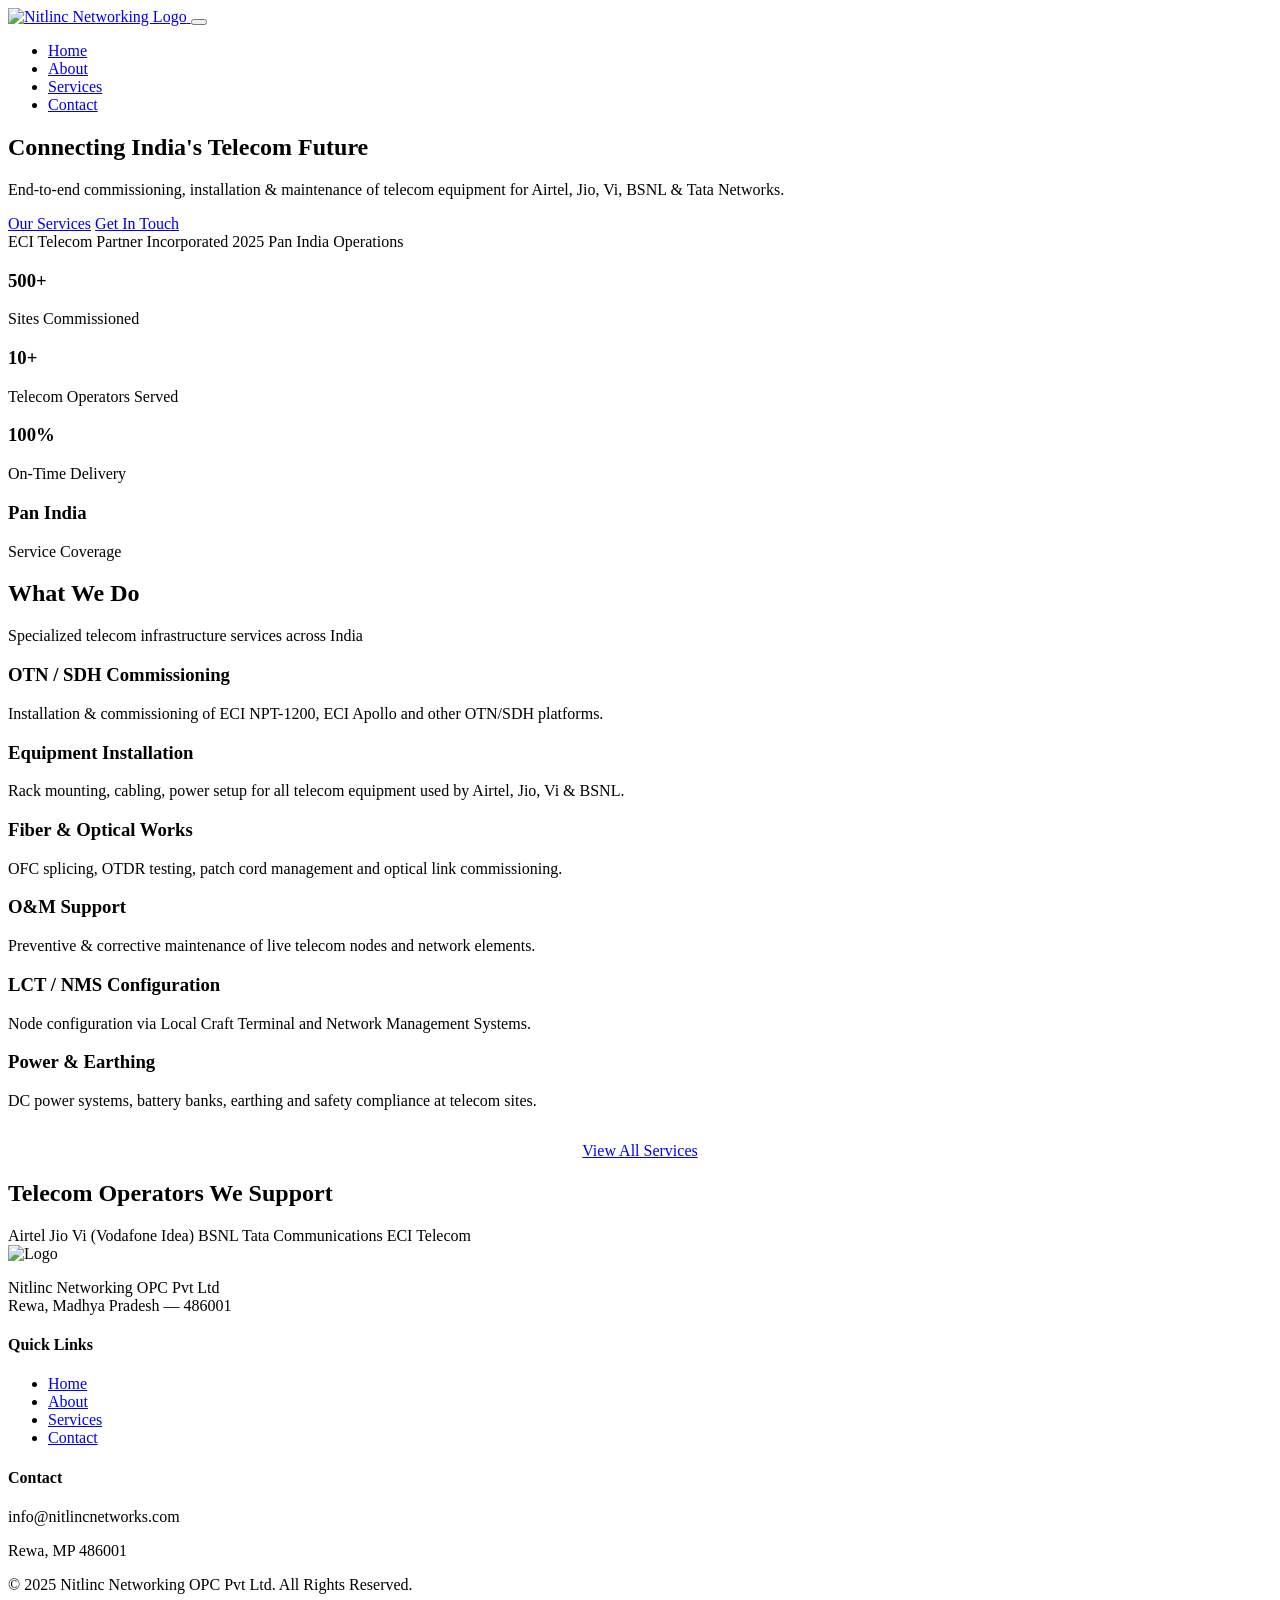
==== index.html @ b39c5e28 "Create index.html" ====
<!DOCTYPE html>
<html lang="en">
<head>
  <meta charset="UTF-8" />
  <meta name="viewport" content="width=device-width, initial-scale=1.0"/>
  <title>Nitlinc Networking OPC Pvt Ltd</title>
  <link rel="stylesheet" href="assets/css/style.css" />
  <link href="[fonts.googleapis.com](https://fonts.googleapis.com/css2?family=Inter:wght@300;400;600;700&display=swap)" rel="stylesheet"/>
  <link rel="stylesheet" href="[cdnjs.cloudflare.com](https://cdnjs.cloudflare.com/ajax/libs/font-awesome/6.5.0/css/all.min.css)"/>
</head>
<body>

  <!-- NAVBAR -->
  <nav class="navbar">
    <div class="container nav-inner">
      <a href="index.html" class="logo">
        <img src="assets/images/logo.png" alt="Nitlinc Networking Logo" height="50"/>
      </a>
      <button class="hamburger" id="hamburger"><i class="fas fa-bars"></i></button>
      <ul class="nav-links" id="navLinks">
        <li><a href="index.html" class="active">Home</a></li>
        <li><a href="about.html">About</a></li>
        <li><a href="services.html">Services</a></li>
        <li><a href="contact.html">Contact</a></li>
      </ul>
    </div>
  </nav>

  <!-- HERO -->
  <section class="hero">
    <div class="hero-content">
      <h1>Connecting India's <span>Telecom Future</span></h1>
      <p>End-to-end commissioning, installation & maintenance of telecom equipment for Airtel, Jio, Vi, BSNL & Tata Networks.</p>
      <div class="hero-btns">
        <a href="services.html" class="btn btn-primary">Our Services</a>
        <a href="contact.html" class="btn btn-outline">Get In Touch</a>
      </div>
    </div>
    <div class="hero-badges">
      <span><i class="fas fa-check-circle"></i> ECI Telecom Partner</span>
      <span><i class="fas fa-check-circle"></i> Incorporated 2025</span>
      <span><i class="fas fa-check-circle"></i> Pan India Operations</span>
    </div>
  </section>

  <!-- STATS -->
  <section class="stats">
    <div class="container stats-grid">
      <div class="stat-card">
        <i class="fas fa-tower-cell"></i>
        <h3>500+</h3>
        <p>Sites Commissioned</p>
      </div>
      <div class="stat-card">
        <i class="fas fa-network-wired"></i>
        <h3>10+</h3>
        <p>Telecom Operators Served</p>
      </div>
      <div class="stat-card">
        <i class="fas fa-tools"></i>
        <h3>100%</h3>
        <p>On-Time Delivery</p>
      </div>
      <div class="stat-card">
        <i class="fas fa-map-marker-alt"></i>
        <h3>Pan India</h3>
        <p>Service Coverage</p>
      </div>
    </div>
  </section>

  <!-- SERVICES PREVIEW -->
  <section class="services-preview section">
    <div class="container">
      <h2 class="section-title">What We Do</h2>
      <p class="section-sub">Specialized telecom infrastructure services across India</p>
      <div class="services-grid">
        <div class="service-card">
          <i class="fas fa-satellite-dish"></i>
          <h3>OTN / SDH Commissioning</h3>
          <p>Installation & commissioning of ECI NPT-1200, ECI Apollo and other OTN/SDH platforms.</p>
        </div>
        <div class="service-card">
          <i class="fas fa-plug"></i>
          <h3>Equipment Installation</h3>
          <p>Rack mounting, cabling, power setup for all telecom equipment used by Airtel, Jio, Vi & BSNL.</p>
        </div>
        <div class="service-card">
          <i class="fas fa-fiber-optic fa-wifi"></i>
          <h3>Fiber & Optical Works</h3>
          <p>OFC splicing, OTDR testing, patch cord management and optical link commissioning.</p>
        </div>
        <div class="service-card">
          <i class="fas fa-wrench"></i>
          <h3>O&M Support</h3>
          <p>Preventive & corrective maintenance of live telecom nodes and network elements.</p>
        </div>
        <div class="service-card">
          <i class="fas fa-laptop-code"></i>
          <h3>LCT / NMS Configuration</h3>
          <p>Node configuration via Local Craft Terminal and Network Management Systems.</p>
        </div>
        <div class="service-card">
          <i class="fas fa-bolt"></i>
          <h3>Power & Earthing</h3>
          <p>DC power systems, battery banks, earthing and safety compliance at telecom sites.</p>
        </div>
      </div>
      <div style="text-align:center; margin-top:2rem;">
        <a href="services.html" class="btn btn-primary">View All Services</a>
      </div>
    </div>
  </section>

  <!-- CLIENTS / OPERATORS -->
  <section class="clients section">
    <div class="container">
      <h2 class="section-title">Telecom Operators We Support</h2>
      <div class="clients-row">
        <span>Airtel</span>
        <span>Jio</span>
        <span>Vi (Vodafone Idea)</span>
        <span>BSNL</span>
        <span>Tata Communications</span>
        <span>ECI Telecom</span>
      </div>
    </div>
  </section>

  <!-- FOOTER -->
  <footer class="footer">
    <div class="container footer-inner">
      <div>
        <img src="assets/images/logo.png" alt="Logo" height="45"/>
        <p>Nitlinc Networking OPC Pvt Ltd<br/>Rewa, Madhya Pradesh — 486001</p>
      </div>
      <div>
        <h4>Quick Links</h4>
        <ul>
          <li><a href="index.html">Home</a></li>
          <li><a href="about.html">About</a></li>
          <li><a href="services.html">Services</a></li>
          <li><a href="contact.html">Contact</a></li>
        </ul>
      </div>
      <div>
        <h4>Contact</h4>
        <p><i class="fas fa-envelope"></i> info@nitlincnetworks.com</p>
        <p><i class="fas fa-map-marker-alt"></i> Rewa, MP 486001</p>
      </div>
    </div>
    <div class="footer-bottom">
      <p>© 2025 Nitlinc Networking OPC Pvt Ltd. All Rights Reserved.</p>
    </div>
  </footer>

  <script src="assets/js/main.js"></script>
</body>
</html>
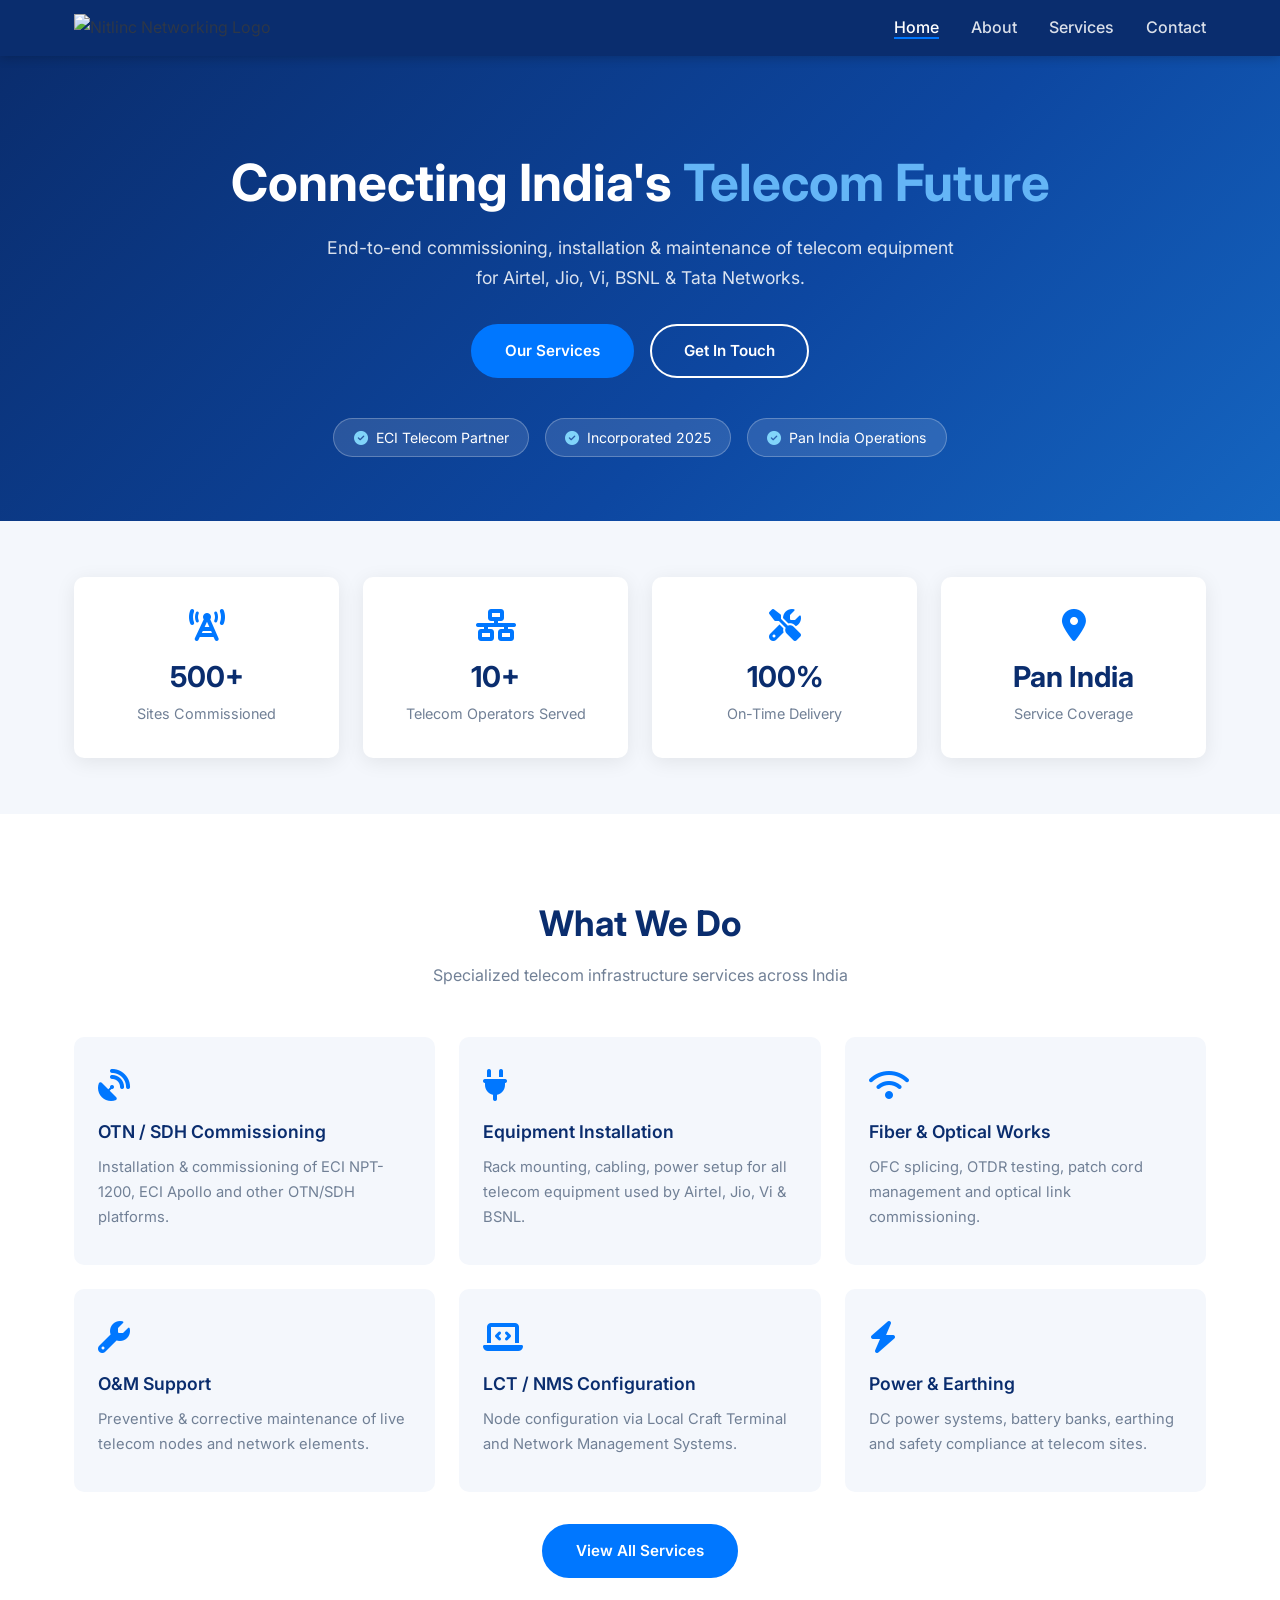
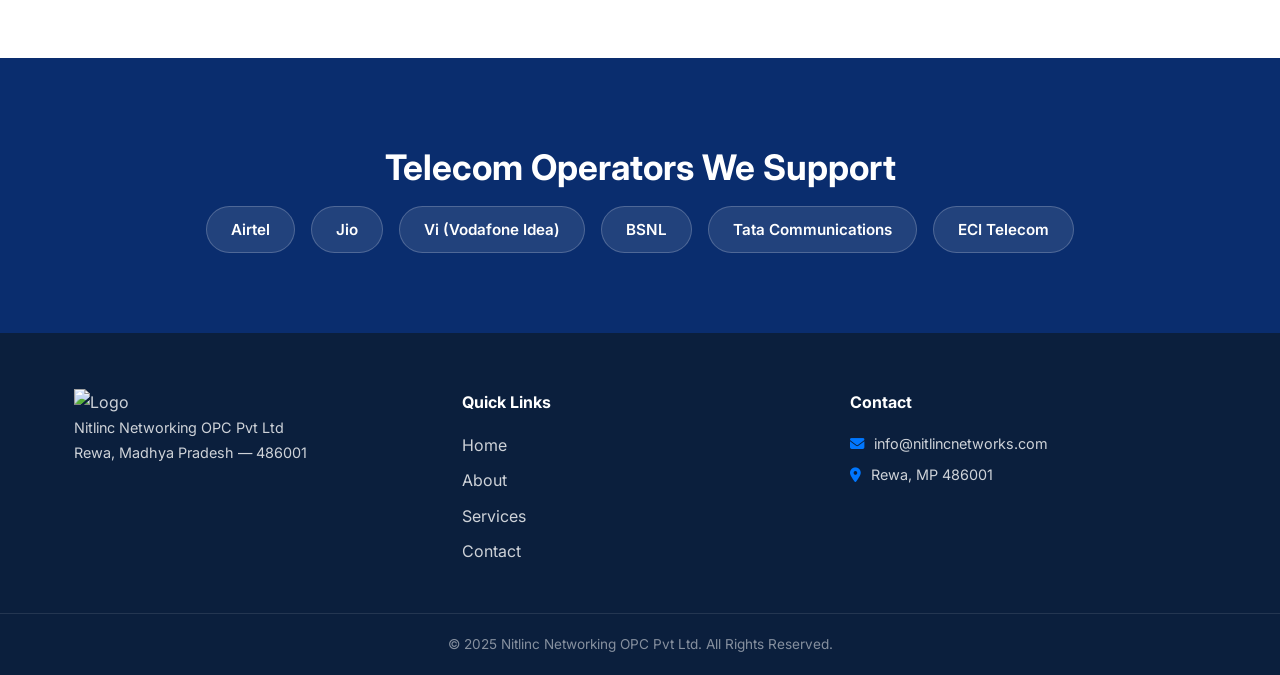
==== commit e974ca3a: "Update index.html" ====
--- a/index.html
+++ b/index.html
@@ -5,8 +5,8 @@
   <meta name="viewport" content="width=device-width, initial-scale=1.0"/>
   <title>Nitlinc Networking OPC Pvt Ltd</title>
   <link rel="stylesheet" href="assets/css/style.css" />
-  <link href="[fonts.googleapis.com](https://fonts.googleapis.com/css2?family=Inter:wght@300;400;600;700&display=swap)" rel="stylesheet"/>
-  <link rel="stylesheet" href="[cdnjs.cloudflare.com](https://cdnjs.cloudflare.com/ajax/libs/font-awesome/6.5.0/css/all.min.css)"/>
+ <link href="https://fonts.googleapis.com/css2?family=Inter:wght@300;400;600;700&display=swap" rel="stylesheet"/>
+<link rel="stylesheet" href="https://cdnjs.cloudflare.com/ajax/libs/font-awesome/6.5.0/css/all.min.css"/>
 </head>
 <body>
 
--- a/assets/css/style.css
+++ b/assets/css/style.css
@@ -0,0 +1,395 @@
+/* ===== RESET & BASE ===== */
+*, *::before, *::after { box-sizing: border-box; margin: 0; padding: 0; }
+
+:root {
+  --primary: #0a2d6e;
+  --accent:  #0077ff;
+  --light:   #f4f7fc;
+  --white:   #ffffff;
+  --text:    #2d3748;
+  --muted:   #718096;
+  --radius:  10px;
+  --shadow:  0 4px 20px rgba(0,0,0,0.08);
+}
+
+html { scroll-behavior: smooth; }
+
+body {
+  font-family: 'Inter', sans-serif;
+  color: var(--text);
+  background: var(--white);
+  line-height: 1.7;
+}
+
+a { text-decoration: none; color: inherit; }
+ul { list-style: none; }
+img { max-width: 100%; }
+
+.container {
+  max-width: 1180px;
+  margin: 0 auto;
+  padding: 0 1.5rem;
+}
+
+.section { padding: 5rem 0; }
+
+/* ===== NAVBAR ===== */
+.navbar {
+  position: sticky;
+  top: 0;
+  z-index: 999;
+  background: var(--primary);
+  box-shadow: 0 2px 10px rgba(0,0,0,0.2);
+}
+
+.nav-inner {
+  display: flex;
+  align-items: center;
+  justify-content: space-between;
+  padding: 0.9rem 1.5rem;
+}
+
+.nav-links {
+  display: flex;
+  gap: 2rem;
+}
+
+.nav-links a {
+  color: rgba(255,255,255,0.85);
+  font-weight: 500;
+  transition: color 0.2s;
+}
+
+.nav-links a:hover,
+.nav-links a.active { color: #fff; border-bottom: 2px solid var(--accent); }
+
+.hamburger {
+  display: none;
+  background: none;
+  border: none;
+  color: white;
+  font-size: 1.4rem;
+  cursor: pointer;
+}
+
+/* ===== HERO ===== */
+.hero {
+  background: linear-gradient(135deg, var(--primary) 0%, #0d47a1 60%, #1565c0 100%);
+  color: white;
+  padding: 6rem 1.5rem 4rem;
+  text-align: center;
+}
+
+.hero-content h1 {
+  font-size: clamp(2rem, 5vw, 3.2rem);
+  font-weight: 700;
+  line-height: 1.2;
+  margin-bottom: 1.2rem;
+}
+
+.hero-content h1 span { color: #64b5f6; }
+
+.hero-content p {
+  font-size: 1.1rem;
+  color: rgba(255,255,255,0.85);
+  max-width: 650px;
+  margin: 0 auto 2rem;
+}
+
+.hero-btns { display: flex; gap: 1rem; justify-content: center; flex-wrap: wrap; }
+
+.btn {
+  padding: 0.75rem 2rem;
+  border-radius: 50px;
+  font-weight: 600;
+  font-size: 0.95rem;
+  cursor: pointer;
+  transition: all 0.25s;
+  display: inline-block;
+}
+
+.btn-primary {
+  background: var(--accent);
+  color: white;
+  border: 2px solid var(--accent);
+}
+
+.btn-primary:hover { background: #005fcc; border-color: #005fcc; }
+
+.btn-outline {
+  background: transparent;
+  color: white;
+  border: 2px solid white;
+}
+
+.btn-outline:hover { background: white; color: var(--primary); }
+
+.hero-badges {
+  display: flex;
+  justify-content: center;
+  flex-wrap: wrap;
+  gap: 1rem;
+  margin-top: 2.5rem;
+}
+
+.hero-badges span {
+  background: rgba(255,255,255,0.12);
+  border: 1px solid rgba(255,255,255,0.25);
+  border-radius: 50px;
+  padding: 0.4rem 1.2rem;
+  font-size: 0.88rem;
+  display: flex;
+  align-items: center;
+  gap: 0.5rem;
+}
+
+.hero-badges span i { color: #81d4fa; }
+
+/* ===== STATS ===== */
+.stats {
+  background: var(--light);
+  padding: 3.5rem 0;
+}
+
+.stats-grid {
+  display: grid;
+  grid-template-columns: repeat(auto-fit, minmax(180px, 1fr));
+  gap: 1.5rem;
+}
+
+.stat-card {
+  background: white;
+  border-radius: var(--radius);
+  padding: 2rem 1rem;
+  text-align: center;
+  box-shadow: var(--shadow);
+  transition: transform 0.2s;
+}
+
+.stat-card:hover { transform: translateY(-4px); }
+
+.stat-card i {
+  font-size: 2rem;
+  color: var(--accent);
+  margin-bottom: 0.75rem;
+}
+
+.stat-card h3 {
+  font-size: 1.8rem;
+  font-weight: 700;
+  color: var(--primary);
+}
+
+.stat-card p { color: var(--muted); font-size: 0.9rem; }
+
+/* ===== SECTION TITLES ===== */
+.section-title {
+  text-align: center;
+  font-size: clamp(1.6rem, 3vw, 2.2rem);
+  font-weight: 700;
+  color: var(--primary);
+  margin-bottom: 0.5rem;
+}
+
+.section-sub {
+  text-align: center;
+  color: var(--muted);
+  margin-bottom: 3rem;
+}
+
+/* ===== SERVICES GRID ===== */
+.services-preview { background: white; }
+
+.services-grid {
+  display: grid;
+  grid-template-columns: repeat(auto-fit, minmax(280px, 1fr));
+  gap: 1.5rem;
+}
+
+.service-card {
+  background: var(--light);
+  border-radius: var(--radius);
+  padding: 2rem 1.5rem;
+  transition: all 0.25s;
+  border-bottom: 3px solid transparent;
+}
+
+.service-card:hover {
+  box-shadow: var(--shadow);
+  border-bottom-color: var(--accent);
+  transform: translateY(-3px);
+}
+
+.service-card i {
+  font-size: 2rem;
+  color: var(--accent);
+  margin-bottom: 1rem;
+  display: block;
+}
+
+.service-card h3 {
+  font-size: 1.1rem;
+  font-weight: 600;
+  margin-bottom: 0.5rem;
+  color: var(--primary);
+}
+
+.service-card p { color: var(--muted); font-size: 0.92rem; }
+
+/* ===== CLIENTS ===== */
+.clients { background: var(--primary); }
+
+.clients .section-title { color: white; }
+
+.clients-row {
+  display: flex;
+  flex-wrap: wrap;
+  justify-content: center;
+  gap: 1rem;
+}
+
+.clients-row span {
+  background: rgba(255,255,255,0.1);
+  border: 1px solid rgba(255,255,255,0.2);
+  color: white;
+  padding: 0.6rem 1.5rem;
+  border-radius: 50px;
+  font-weight: 600;
+  font-size: 0.95rem;
+  transition: background 0.2s;
+}
+
+.clients-row span:hover { background: var(--accent); }
+
+/* ===== FOOTER ===== */
+.footer {
+  background: #0b1f3d;
+  color: rgba(255,255,255,0.8);
+  padding: 3.5rem 0 0;
+}
+
+.footer-inner {
+  display: grid;
+  grid-template-columns: repeat(auto-fit, minmax(200px, 1fr));
+  gap: 2rem;
+  padding-bottom: 2.5rem;
+}
+
+.footer-inner h4 {
+  color: white;
+  margin-bottom: 1rem;
+  font-size: 1rem;
+}
+
+.footer-inner ul li { margin-bottom: 0.5rem; }
+.footer-inner ul li a:hover { color: #64b5f6; }
+.footer-inner p { font-size: 0.9rem; margin-bottom: 0.4rem; }
+.footer-inner i { margin-right: 0.4rem; color: var(--accent); }
+
+.footer-bottom {
+  border-top: 1px solid rgba(255,255,255,0.1);
+  text-align: center;
+  padding: 1.2rem;
+  font-size: 0.85rem;
+  color: rgba(255,255,255,0.5);
+}
+
+/* ===== RESPONSIVE ===== */
+@media (max-width: 768px) {
+  .hamburger { display: block; }
+
+  .nav-links {
+    display: none;
+    flex-direction: column;
+    gap: 0;
+    background: var(--primary);
+    position: absolute;
+    top: 65px;
+    left: 0;
+    right: 0;
+    padding: 1rem 1.5rem;
+    z-index: 999;
+  }
+
+  .nav-links.open { display: flex; }
+  .nav-links li { padding: 0.6rem 0; border-bottom: 1px solid rgba(255,255,255,0.1); }
+}
+
+/* ===== ABOUT PAGE ===== */
+.page-hero {
+  background: linear-gradient(135deg, var(--primary), #1565c0);
+  color: white;
+  padding: 4rem 1.5rem;
+  text-align: center;
+}
+
+.page-hero h1 { font-size: 2.5rem; margin-bottom: 0.5rem; }
+.page-hero p { color: rgba(255,255,255,0.8); }
+
+.about-grid {
+  display: grid;
+  grid-template-columns: 1fr 1fr;
+  gap: 3rem;
+  align-items: center;
+}
+
+@media (max-width: 768px) {
+  .about-grid { grid-template-columns: 1fr; }
+}
+
+.about-text h2 { color: var(--primary); margin-bottom: 1rem; }
+.about-text p { color: var(--muted); margin-bottom: 1rem; }
+
+.info-box {
+  background: var(--light);
+  border-left: 4px solid var(--accent);
+  border-radius: 0 var(--radius) var(--radius) 0;
+  padding: 1.5rem;
+}
+
+.info-box p { margin-bottom: 0.4rem; font-size: 0.95rem; }
+.info-box strong { color: var(--primary); }
+
+/* ===== CONTACT PAGE ===== */
+.contact-grid {
+  display: grid;
+  grid-template-columns: 1fr 1fr;
+  gap: 3rem;
+}
+
+@media (max-width: 768px) {
+  .contact-grid { grid-template-columns: 1fr; }
+}
+
+.contact-info h3 { color: var(--primary); margin-bottom: 1rem; }
+.contact-item { display: flex; gap: 1rem; margin-bottom: 1.5rem; align-items: flex-start; }
+.contact-item i { font-size: 1.3rem; color: var(--accent); margin-top: 0.2rem; }
+.contact-item h4 { font-size: 0.95rem; color: var(--primary); }
+.contact-item p { font-size: 0.9rem; color: var(--muted); }
+
+.contact-form { background: var(--light); padding: 2rem; border-radius: var(--radius); }
+.contact-form h3 { color: var(--primary); margin-bottom: 1.5rem; }
+
+.form-group { margin-bottom: 1.2rem; }
+.form-group label { display: block; font-size: 0.88rem; font-weight: 600; margin-bottom: 0.4rem; color: var(--text); }
+.form-group input,
+.form-group textarea,
+.form-group select {
+  width: 100%;
+  padding: 0.75rem 1rem;
+  border: 1.5px solid #e2e8f0;
+  border-radius: var(--radius);
+  font-family: inherit;
+  font-size: 0.95rem;
+  transition: border-color 0.2s;
+  background: white;
+}
+
+.form-group input:focus,
+.form-group textarea:focus,
+.form-group select:focus {
+  outline: none;
+  border-color: var(--accent);
+}
+
+.form-group textarea { resize: vertical; min-height: 120px; }
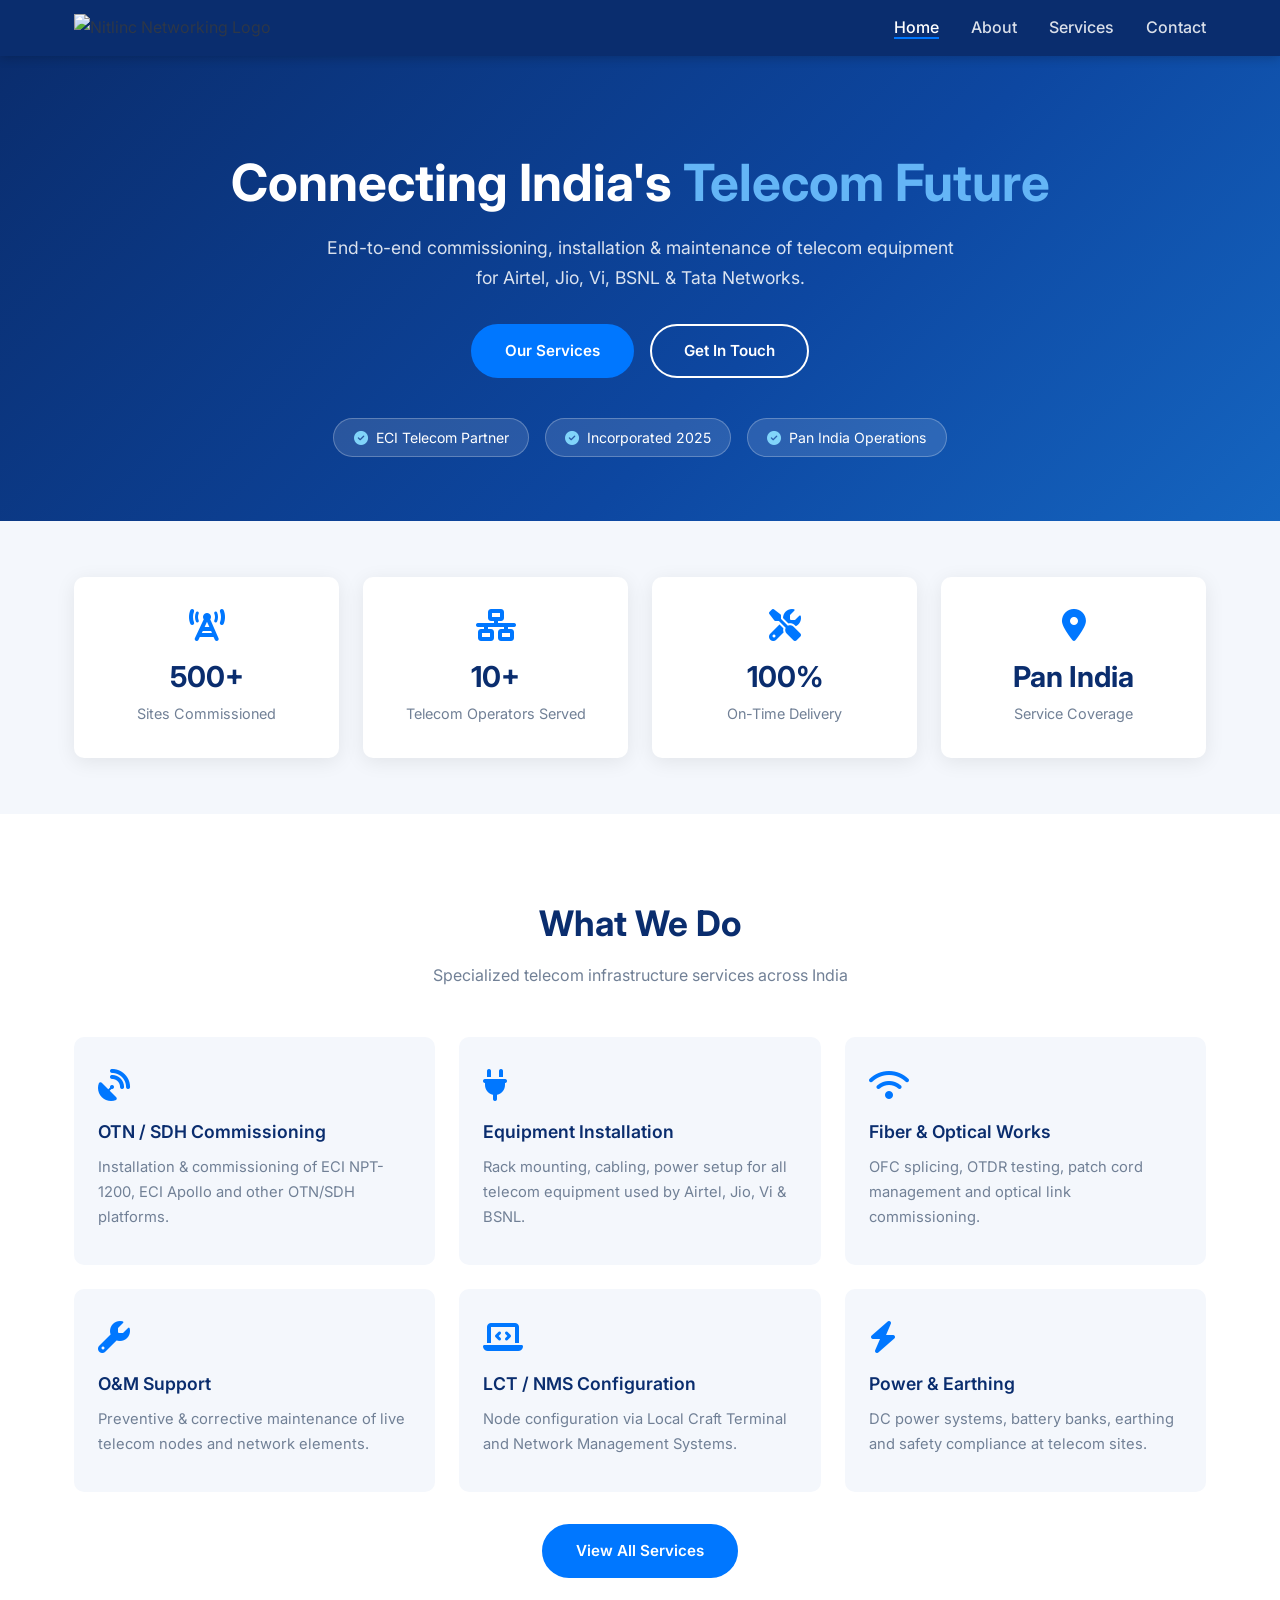
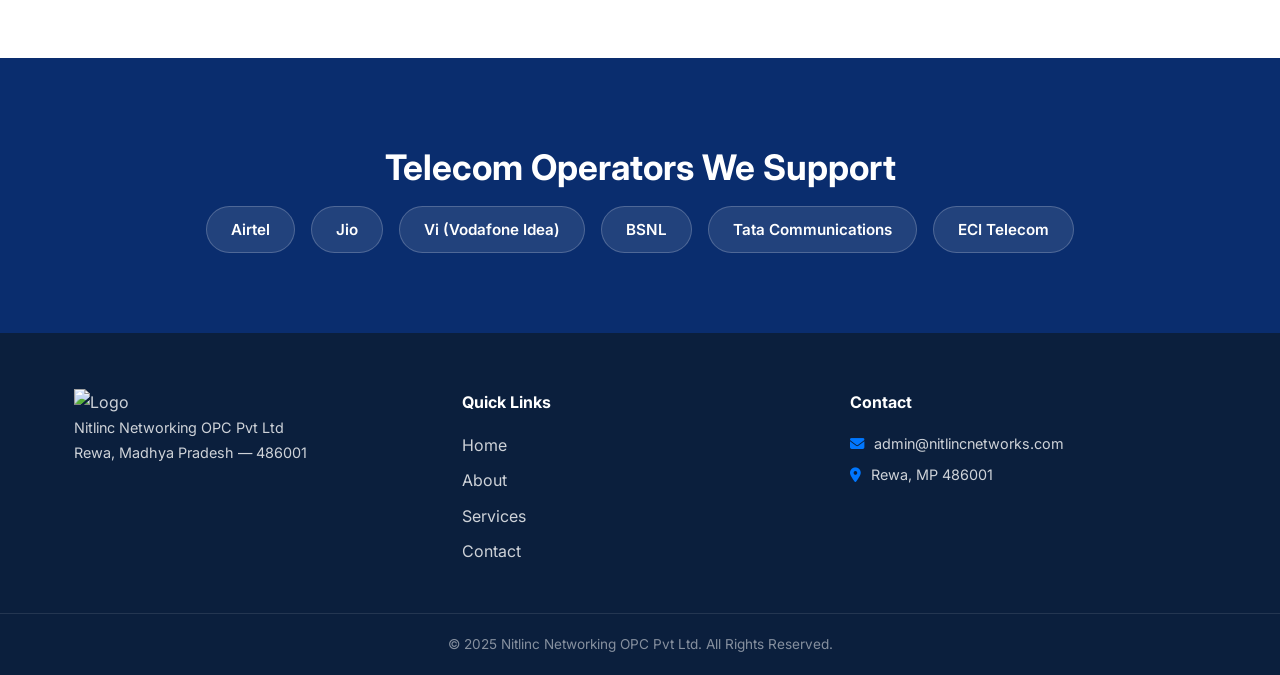
==== commit d809b4a6: "Update index.html" ====
--- a/index.html
+++ b/index.html
@@ -14,7 +14,7 @@
   <nav class="navbar">
     <div class="container nav-inner">
       <a href="index.html" class="logo">
-        <img src="assets/images/logo.png" alt="Nitlinc Networking Logo" height="50"/>
+        <img src="assets/logo.png" alt="Nitlinc Networking Logo" height="50"/>
       </a>
       <button class="hamburger" id="hamburger"><i class="fas fa-bars"></i></button>
       <ul class="nav-links" id="navLinks">
@@ -131,7 +131,7 @@
   <footer class="footer">
     <div class="container footer-inner">
       <div>
-        <img src="assets/images/logo.png" alt="Logo" height="45"/>
+        <img src="assets/logo.png" alt="Logo" height="45"/>
         <p>Nitlinc Networking OPC Pvt Ltd<br/>Rewa, Madhya Pradesh — 486001</p>
       </div>
       <div>
@@ -145,7 +145,7 @@
       </div>
       <div>
         <h4>Contact</h4>
-        <p><i class="fas fa-envelope"></i> info@nitlincnetworks.com</p>
+        <p><i class="fas fa-envelope"></i> admin@nitlincnetworks.com</p>
         <p><i class="fas fa-map-marker-alt"></i> Rewa, MP 486001</p>
       </div>
     </div>
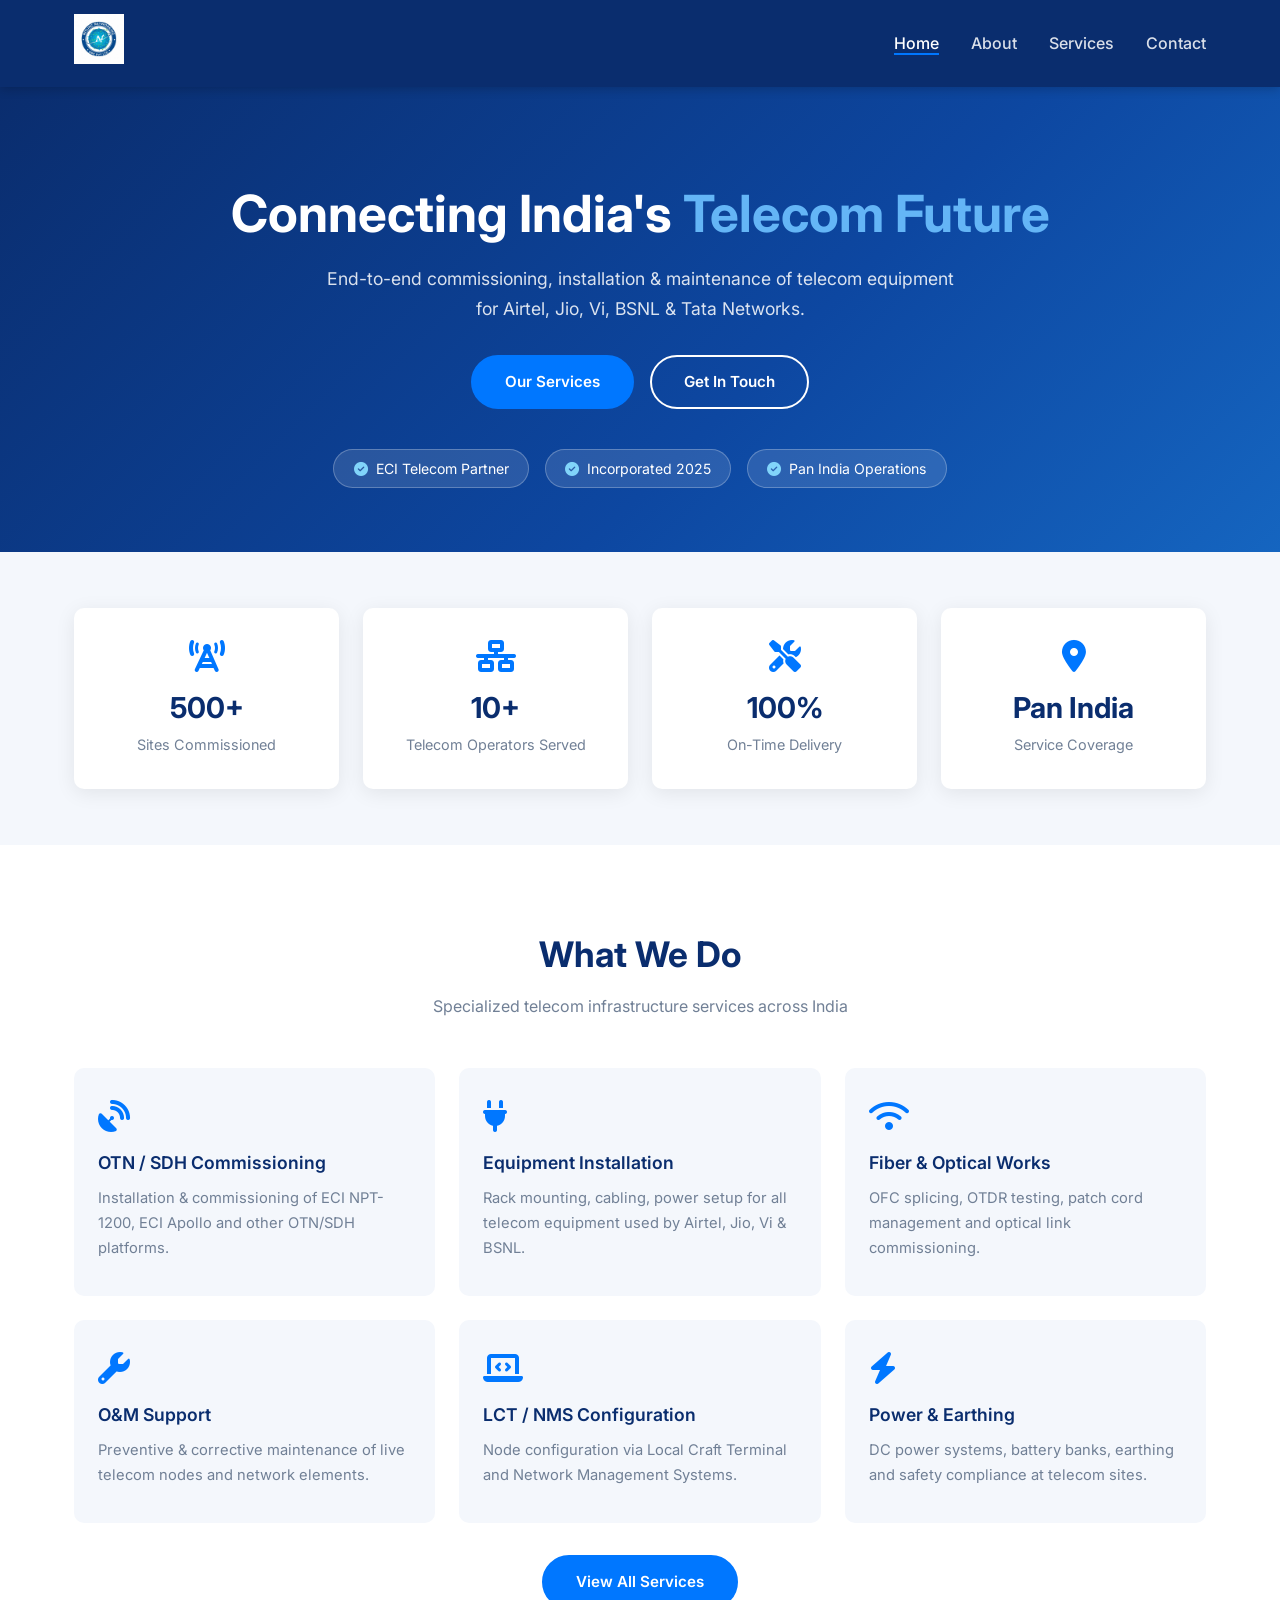
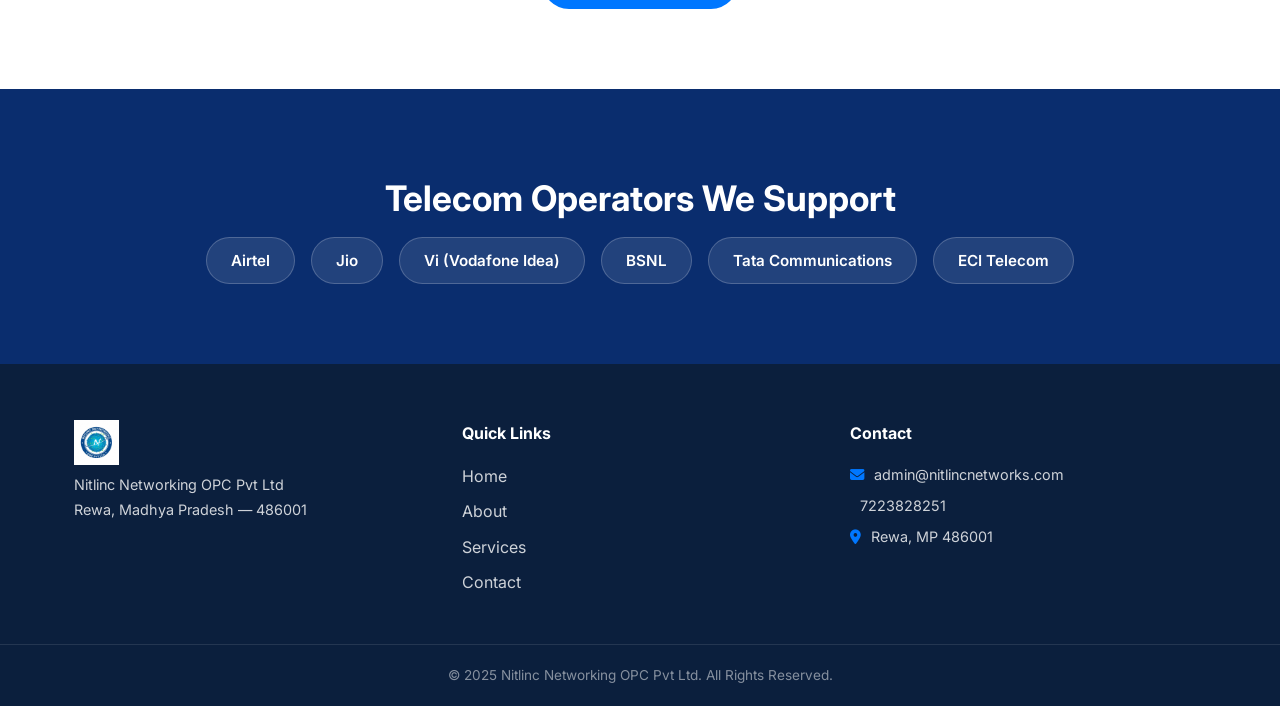
==== commit 2a4b5282: "Update index.html" ====
--- a/index.html
+++ b/index.html
@@ -146,6 +146,7 @@
       <div>
         <h4>Contact</h4>
         <p><i class="fas fa-envelope"></i> admin@nitlincnetworks.com</p>
+          <p><i class="fas fa-phonee"></i> 7223828251</p>
         <p><i class="fas fa-map-marker-alt"></i> Rewa, MP 486001</p>
       </div>
     </div>
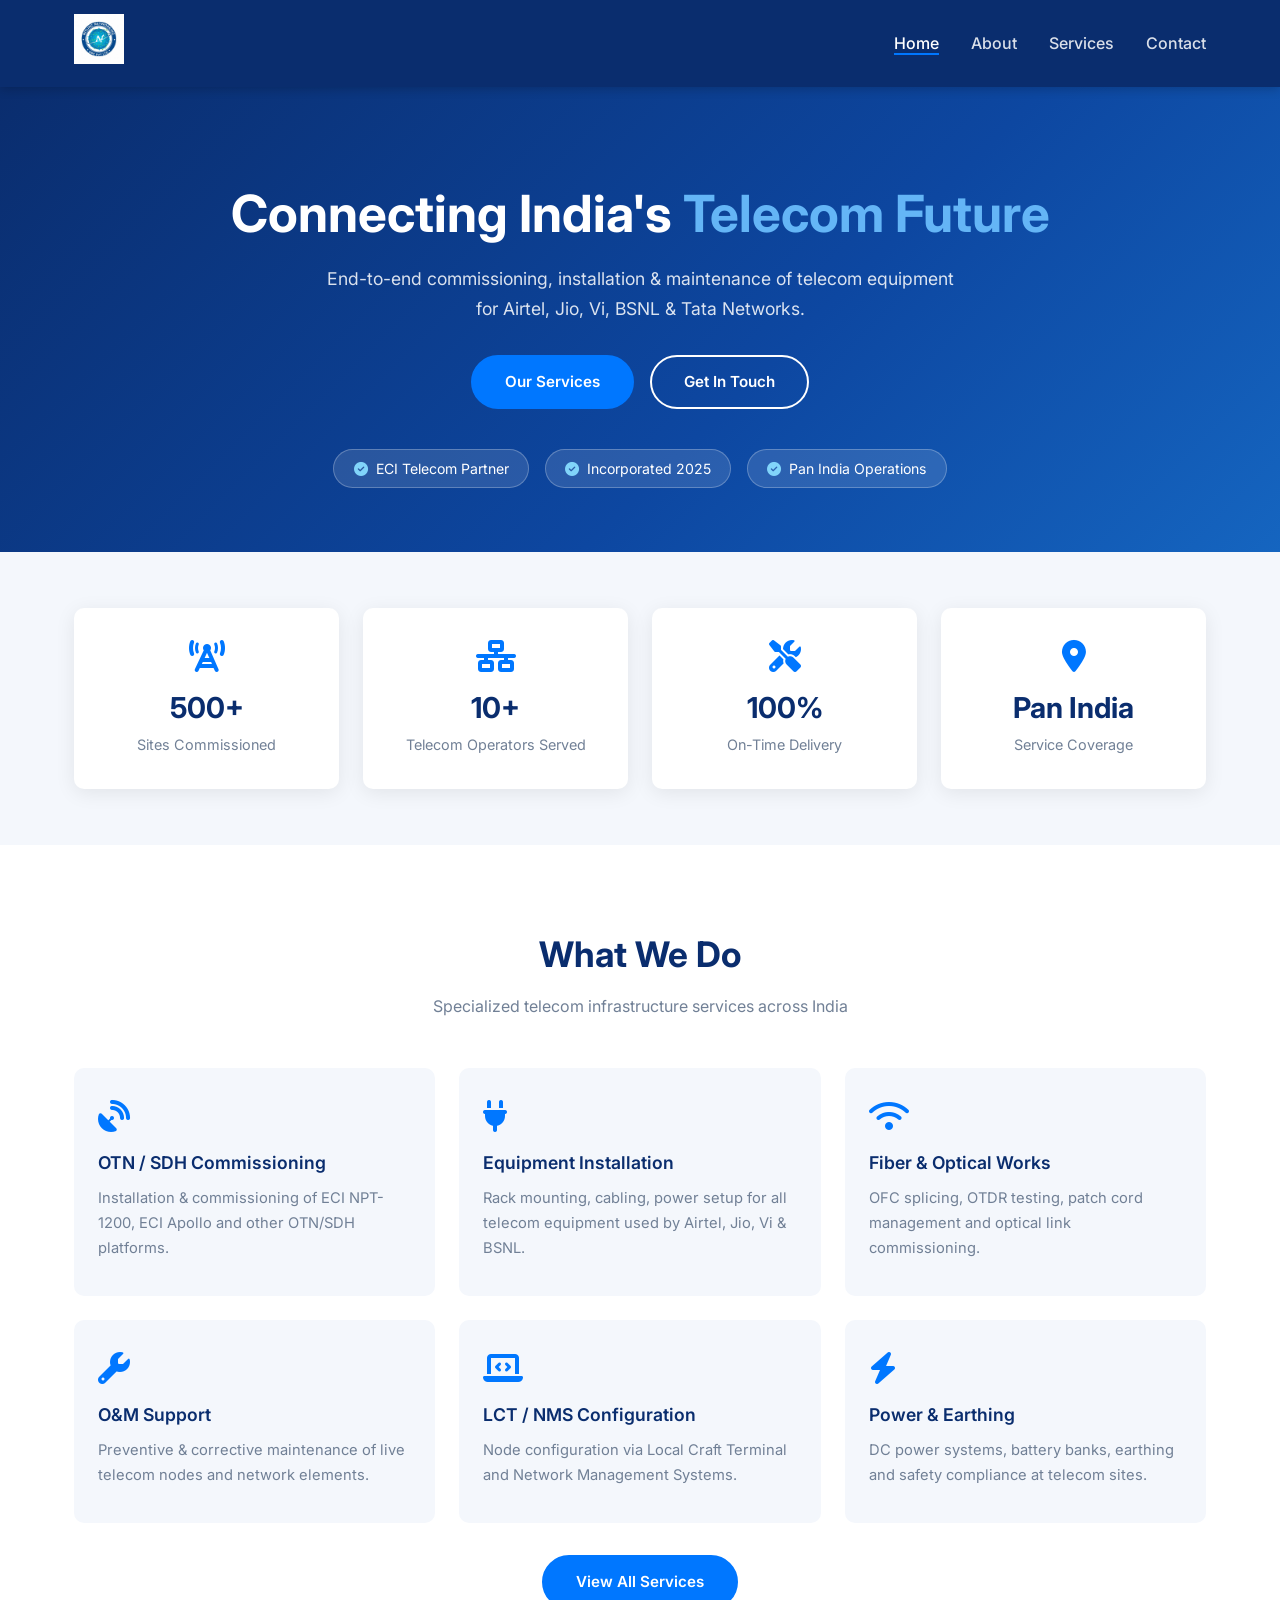
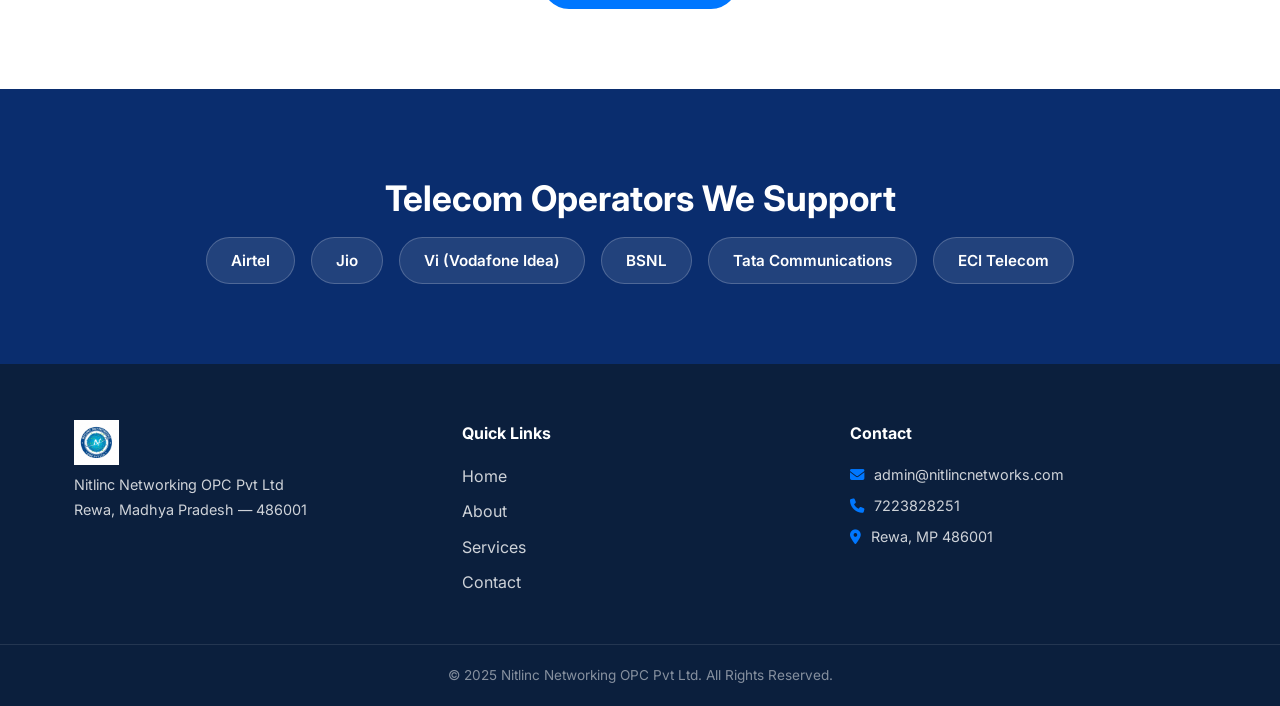
==== commit da52f402: "Update index.html" ====
--- a/index.html
+++ b/index.html
@@ -146,7 +146,7 @@
       <div>
         <h4>Contact</h4>
         <p><i class="fas fa-envelope"></i> admin@nitlincnetworks.com</p>
-          <p><i class="fas fa-phonee"></i> 7223828251</p>
+          <p><i class="fas fa-phone"></i> 7223828251</p>
         <p><i class="fas fa-map-marker-alt"></i> Rewa, MP 486001</p>
       </div>
     </div>
